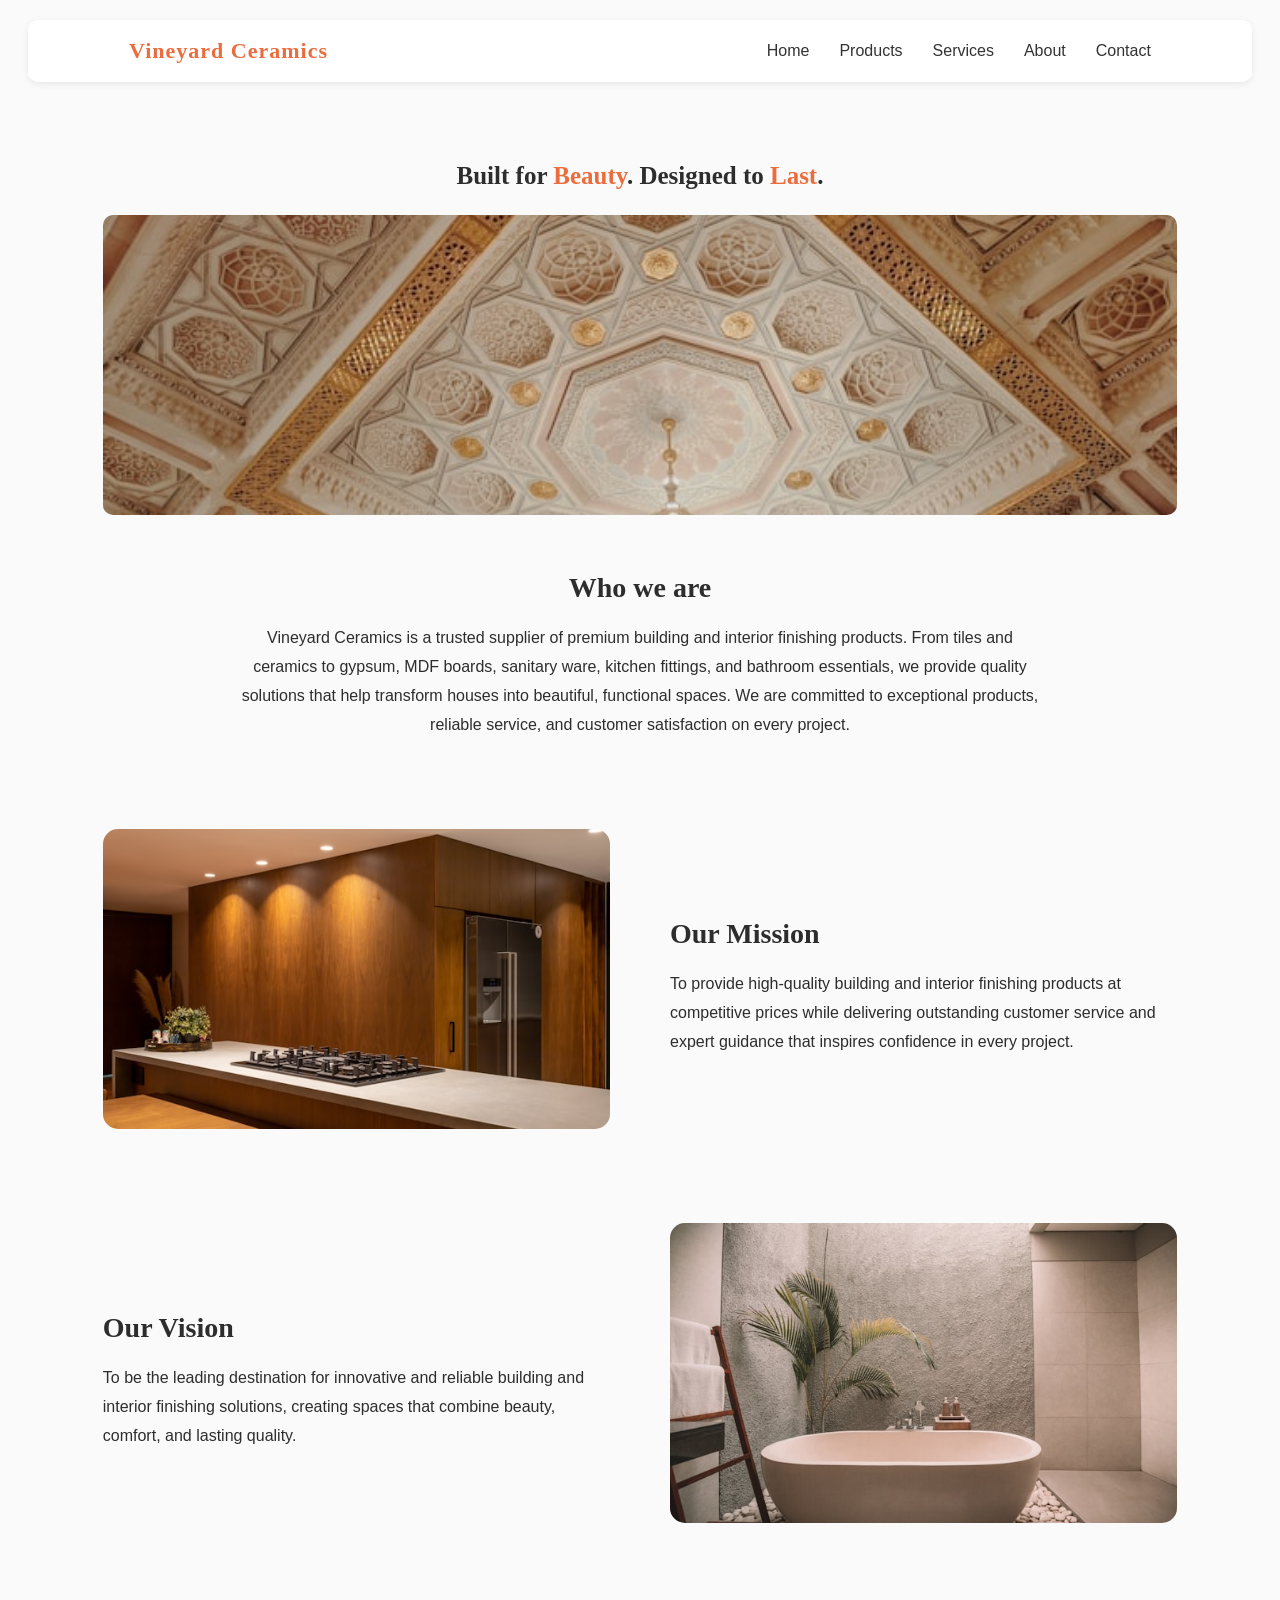
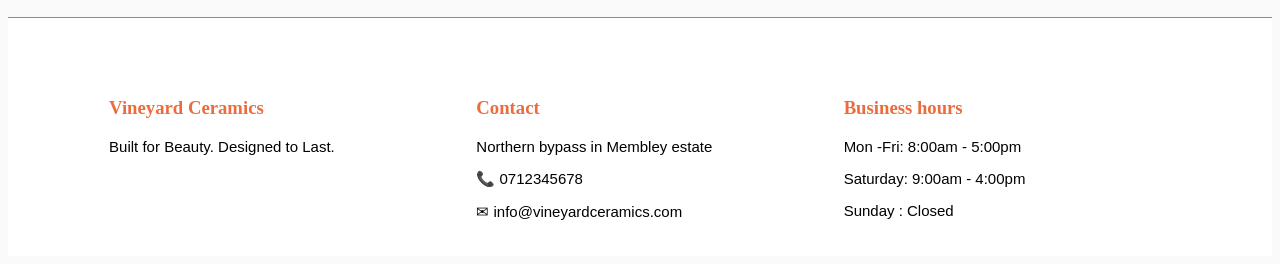
==== about.html @ a42bbca1 "wrote the about us page,styled it and renamed contact to enquiries" ====
<!DOCTYPE html>
<html lang="en">
<head>
    <meta charset="UTF-8">
    <meta name="viewport" content="width=device-width, initial-scale=1.0">
    <title>Vineyard Ceramics | About us</title>
    <link rel="stylesheet" href="index.css">
    <script src="index.js"></script>
</head>
<body>
    <nav class="navbar">
        <div class="logo">
            <a href="index.html">Vineyard Ceramics</a>
        </div>
        <button class="hamburger" id="hamburger">
            ☰
        </button>
        <ul class="nav-links" id="nav-links">
            <li><a href="index.html">Home</a></li>
            <li><a href="products.html">Products</a></li>
            <li><a href="services.html">Services</a></li>
            <li><a href="about.html">About</a></li>
            <li><a href="contact.html">Contact</a></li>
        </ul>
    </nav>

    <section class="about-section">
        <div class="intro">
            <h1>Built for <span style="color: rgb(236, 108, 61);">Beauty</span>. 
                Designed to <span style="color: rgb(236, 108, 61);">Last</span>.</h1>
            <img src="images/gypsum-about.jpg" alt="gypsum-ceiling">
            <h2>Who we are</h2>
            <p>Vineyard Ceramics is a trusted supplier of premium building and interior finishing products. From tiles and ceramics to gypsum, MDF boards, sanitary ware, kitchen fittings, and bathroom essentials, we provide quality solutions that help transform houses into beautiful, functional spaces. We are committed to exceptional products, reliable service, and customer satisfaction on every project.</p>
        </div>
        <div class="mission">
            <div class="image">
                <img src="images/brown-kitchen-about.jpg" alt="kitchen-image">
            </div>
            <div class="text">
                <h3>Our Mission</h3>
                <p>To provide high-quality building and interior finishing products at competitive prices while delivering outstanding customer service and expert guidance that inspires confidence in every project.</p>
            </div>
        </div>
        <div class="vision">
            <div class="text">
                <h3>Our Vision</h3>
                <p>To be the leading destination for innovative and reliable building and interior finishing solutions, creating spaces that combine beauty, comfort, and lasting quality.</p>
            </div>
            <div class="image">
                <img src="images/bathroom-about.jpg" alt="bathroom-image">
            </div>
        </div>
    </section>

    <footer class="footer">
        <div class="footer-container">
            <div class="footer-section">
                <h3>Vineyard Ceramics</h3>
                <p> Built for Beauty. Designed to Last.</p>
            </div>
            <div class="footer-section">
                <h3>Contact</h3>
                <p>Northern bypass in Membley estate</p>
                <p>📞 0712345678</p>
                <p>✉ info@vineyardceramics.com</p>
            </div>
            <div class="footer-section">
                <h3>Business hours</h3>
                <p>Mon -Fri: 8:00am - 5:00pm</p>
                <p>Saturday: 9:00am - 4:00pm</p>
                <p>Sunday : Closed</p>
            </div>
        </div>
    </footer>
</body>
</html>
---- index.css ----
body{
    background-color: #fafafae1;
}
/* navbar */
.navbar {
    display: flex;
    justify-content: space-between;
    align-items: center;
    padding: 18px 8%;
    background-color: #ffffffee;
    border-radius: 10px;
    box-shadow: 0 2px 7px rgba(0, 0, 0, 0.08);
    position: sticky;
    top: 0;
    z-index: 1000;
    margin: 20px;
}
/* Logo */
.logo a {
    text-decoration: none;
    font-size: 22px;
    font-weight: bold;
    color: rgb(236, 108, 61);
    letter-spacing: 1px;
}
.logo{
    flex: 1;
}
/* Navigation Links */
.nav-links {
    display: flex;
    list-style: none;
    gap: 30px;
    margin: 0;
    padding: 0;
}

.nav-links li a {
    text-decoration: none;
    font-family:Verdana, Geneva, Tahoma, sans-serif;
    color: #333;
    font-size: 1rem;
    font-weight: 500;
    transition: color 0.3s ease;
}

.nav-links li a:hover {
    color: rgb(236, 108, 61);
}

.hamburger {
    display: none;
    background: transparent;
    border: none;
    font-size: 2rem;
    cursor: pointer;
}

/* Main content */
.hero {
    display: flex;
    justify-content: space-between;
    align-items: center;
    gap: 60px;
    padding: 80px 8%;
}
.description {
    flex: 1;
}

.description h1 {
    font-size: 35px;
    margin: 20px 0;
    color: #222;
}

/* .description span{
    color:rgb(236, 108, 61);
} */

.description p:first-child {
    color: rgb(236, 108, 61);
    font-weight: bold;
    text-transform: uppercase;
    letter-spacing: 2px;
    /* font-family:fantasy; */
}

.description p {
    line-height: 1.8;
    color: #555;
    margin-bottom: 25px;
    font-family:Verdana, Geneva, Tahoma, sans-serif;
}
.image {
    flex: 1;
}

.image img {
    width: 100%;
    border-radius: 10px;
    object-fit: cover;
}

/* Buttons */
.btn {
    display: inline-block;
    padding: 12px 28px;
    margin-right: 15px;
    text-decoration: none;
    background: #222;
    color: white;
    border-radius: 5px;
    transition: 0.3s;
}
.btn:hover {
    background: rgb(202, 65, 15);
}
.btn-outline {
    background: transparent;
    color: #222;
    border: 2px solid rgb(236, 108, 61);;
}
.btn-outline:hover {
    background: #222;
    color: white;
}

/* About page */

.about-section {
    width: 85%;
    margin: 80px auto;
}

.intro,
.mission,
.vision {
    margin-bottom: 90px;
}

.intro {
    text-align: center;
}

.intro img {
    width: 100%;
    max-height: 300px;
    object-fit: cover;
    border-radius: 10px;
    margin-bottom: 30px;
}

.intro h1{
    font-size: 25px;
    color: #2e2d2d;
    margin-bottom: 25px;
}

.intro h2 {
    font-size: 28px;
    color: #2e2d2d;
    margin-bottom: 20px;
}

.intro p {
    width: 75%;
    margin: auto;
    line-height: 1.8;
    color: #2e2d2d;
    font-family: Verdana, Geneva, Tahoma, sans-serif;
}

.mission {
    display: flex;
    align-items: center;
    gap: 60px;
}

.mission .image,
.mission .text {
    flex: 1;
}

.vision {
    display: flex;
    align-items: center;
    gap: 60px;
}

.vision .image,
.vision .text {
    flex: 1;
}

.image img {
    width: 100%;
    height: 300px;
    object-fit: cover;
    border-radius: 15px;
}

.text h3 {
    font-size: 28px;
    margin-bottom: 20px;
    color: #2e2d2d;
}

.text p {
    line-height: 1.8;
    color: #2e2d2d;
    font-family: Verdana, Geneva, Tahoma, sans-serif;
}


/* Contact page */
.contact-section {
    display: flex;
    gap: 40px;
    padding: 80px 8%;
    align-items: stretch;
}

/* FORM SIDE */
.form {
    flex: 1;
    background-image: url("images/tiles-contact.webp");
    background-size: cover;
    background-position: center;
    border-radius: 12px;
    overflow: hidden;
}

.overlay {
    background: rgba(0, 0, 0, 0.45);
    padding: 40px;
    height: 100%;
    color: white;
}

.title p {
    color: rgb(236, 108, 61);
    font-weight: bold;
    letter-spacing: 2px;
    font-size: 28px;
}

.title h2 {
    font-size: 26px;;
    margin: 10px 0;
}

.contact-hr {
    width: 80px;
    margin-left: 0;
    border: 2px solid rgb(236, 108, 61);
}

/* NAME + EMAIL SIDE BY SIDE */
.form-row {
    display: flex;
    gap: 32px;
}

.input-group {
    display: flex;
    flex-direction: column;
    margin-bottom: 20px;
    flex: 1;
}

.input-group #subject{
    color: #222;
}
label {
    margin-bottom: 8px;
    font-weight: 500;
}

input,
select,
textarea {
    width: 100%;
    padding: 12px;
    border-radius: 5px;
    border: none;
    outline: none;
    font-size: 1rem;
    background-color: #fafafaaf;
}

textarea {
    height: 130px;
    resize: none;
}

button {
    padding: 14px 35px;
    background: rgb(236, 108, 61);
    border: none;
    color: white;
    font-size: 1rem;
    border-radius: 5px;
    cursor: pointer;
    transition: 0.3s;
}

button:hover {
    background: rgb(236, 108, 61);
}

/* MAP SIDE */
.map {
    flex: 1;
    min-height: 550px;
    border-radius: 12px;
    overflow: hidden;
    background: #ddd;
}


/* Footer */
.footer{
    background-color: #ffffff;
    padding: 60px 8% 20px;
    border-top: 1px solid rgb(236, 108, 61);
    margin-top:35px ;
}
.footer-container{
    display: grid;
    grid-template-columns: repeat(auto-fit, minmax(220px, 1fr));
    gap: 40px;
}
.footer-section p{
    font-family: Verdana, Geneva, Tahoma, sans-serif;
    font-size: 15px;
}
.footer-section h3{
    color:rgb(236, 108, 61) ;
}
/* .footer-content{
    line-height: 9px;
    display: flex;
    justify-content: center;
    gap:20px;
}
.footer-content p{
    font-size: 13px;
} */

/* Responsive */
@media (max-width: 768px) {
    .navbar {
        flex-direction: row;
        /* gap: 15px; */
        padding: 15px 5%;
    }

    .nav-links {
        position: absolute;
        top: 70px;
        left: 0;
        width: 100%;
        background: white;
        flex-direction: column;
        align-items: center;
        gap: 20px;
        padding: 25px 0;
        display: none;
    }

    .logo{
        flex: unset;
    }
    
    .logo a {
        font-size: 1.3rem;
    }

    .hamburger {
        display: flex;
        align-items: center;
        justify-content: center;
        color: #222;
        font-size: 25px;
        background: transparent;
        border: none;
        cursor: pointer;
        z-index: 2000;
    }

    /* When menu is active */
    .nav-links.active {
        display: flex;
    }
    
    .hero {
        flex-direction: column;
        text-align: center;
        padding: 50px 5%;
    }

    .description h1 {
        font-size: 2.5rem;
    }

    .image {
        margin-top: 30px;
    }

    .mission,
    .vision {
        flex-direction: column;
        text-align: center;
    }

    /* Keep Vision text above image on mobile */
    .vision .text {
        order: 2;
    }

    .vision .image {
        order: 1;
    }

    .intro p {
        width: 100%;
    }

    .image img {
        height: 280px;
    }

    .contact-section {
        flex-direction: column;
    }

    .form-row {
        flex-direction: column;
    }

    .map {
        min-height: 350px;
    }

    .footer {
        text-align: center;
        margin-bottom: 5px;
    }

    .footer-section {
        margin-bottom: 5px;
    }
}
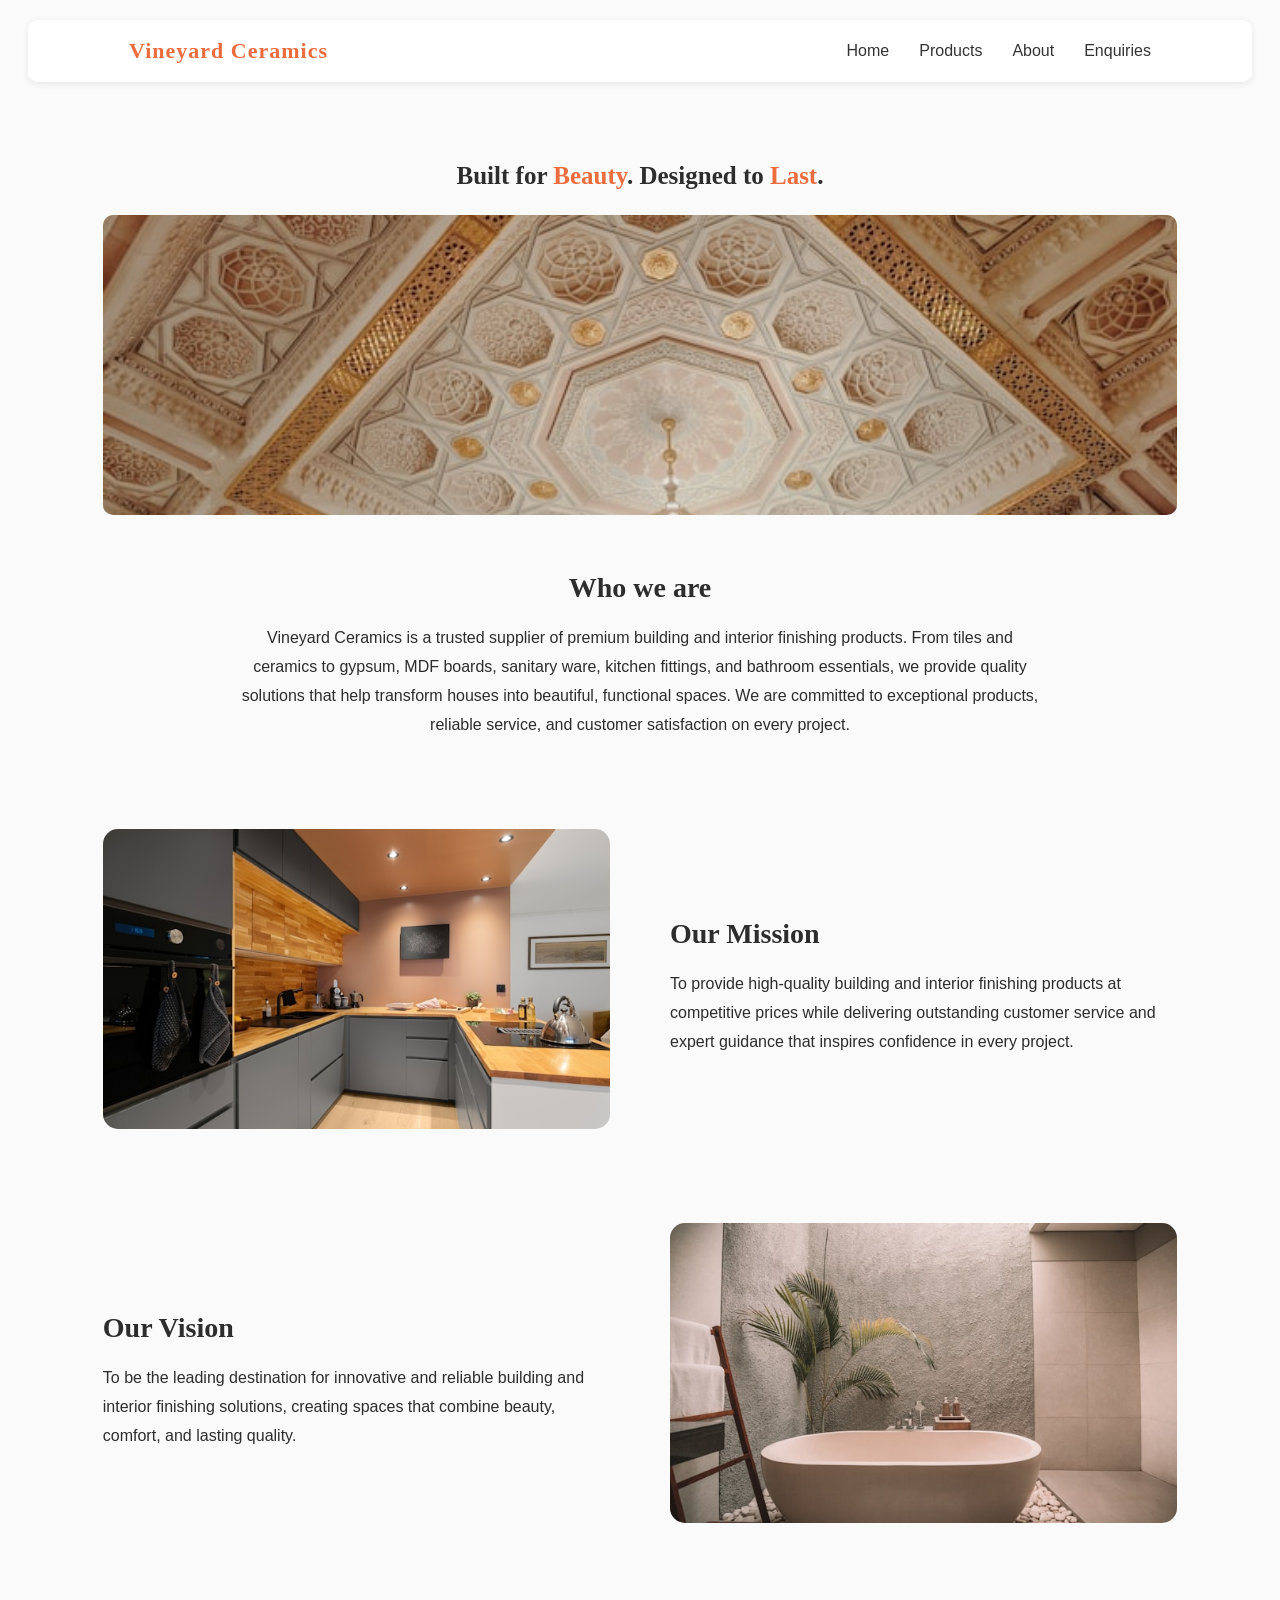
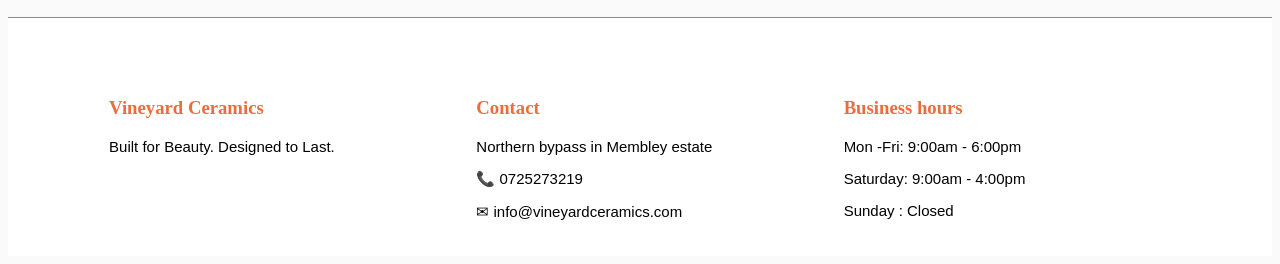
==== commit 0dace53f: "changing the nav links name for contact,changed image for about and footer phone no" ====
--- a/about.html
+++ b/about.html
@@ -18,9 +18,9 @@
         <ul class="nav-links" id="nav-links">
             <li><a href="index.html">Home</a></li>
             <li><a href="products.html">Products</a></li>
-            <li><a href="services.html">Services</a></li>
+            <!-- <li><a href="services.html">Services</a></li> -->
             <li><a href="about.html">About</a></li>
-            <li><a href="contact.html">Contact</a></li>
+            <li><a href="enquiries.html">Enquiries</a></li>
         </ul>
     </nav>
 
@@ -34,7 +34,7 @@
         </div>
         <div class="mission">
             <div class="image">
-                <img src="images/brown-kitchen-about.jpg" alt="kitchen-image">
+                <img src="images/kitchen-about.jpg" alt="kitchen-image">
             </div>
             <div class="text">
                 <h3>Our Mission</h3>
@@ -61,12 +61,12 @@
             <div class="footer-section">
                 <h3>Contact</h3>
                 <p>Northern bypass in Membley estate</p>
-                <p>📞 0712345678</p>
+                <p>📞 0725273219</p>
                 <p>✉ info@vineyardceramics.com</p>
             </div>
             <div class="footer-section">
                 <h3>Business hours</h3>
-                <p>Mon -Fri: 8:00am - 5:00pm</p>
+                <p>Mon -Fri: 9:00am - 6:00pm</p>
                 <p>Saturday: 9:00am - 4:00pm</p>
                 <p>Sunday : Closed</p>
             </div>
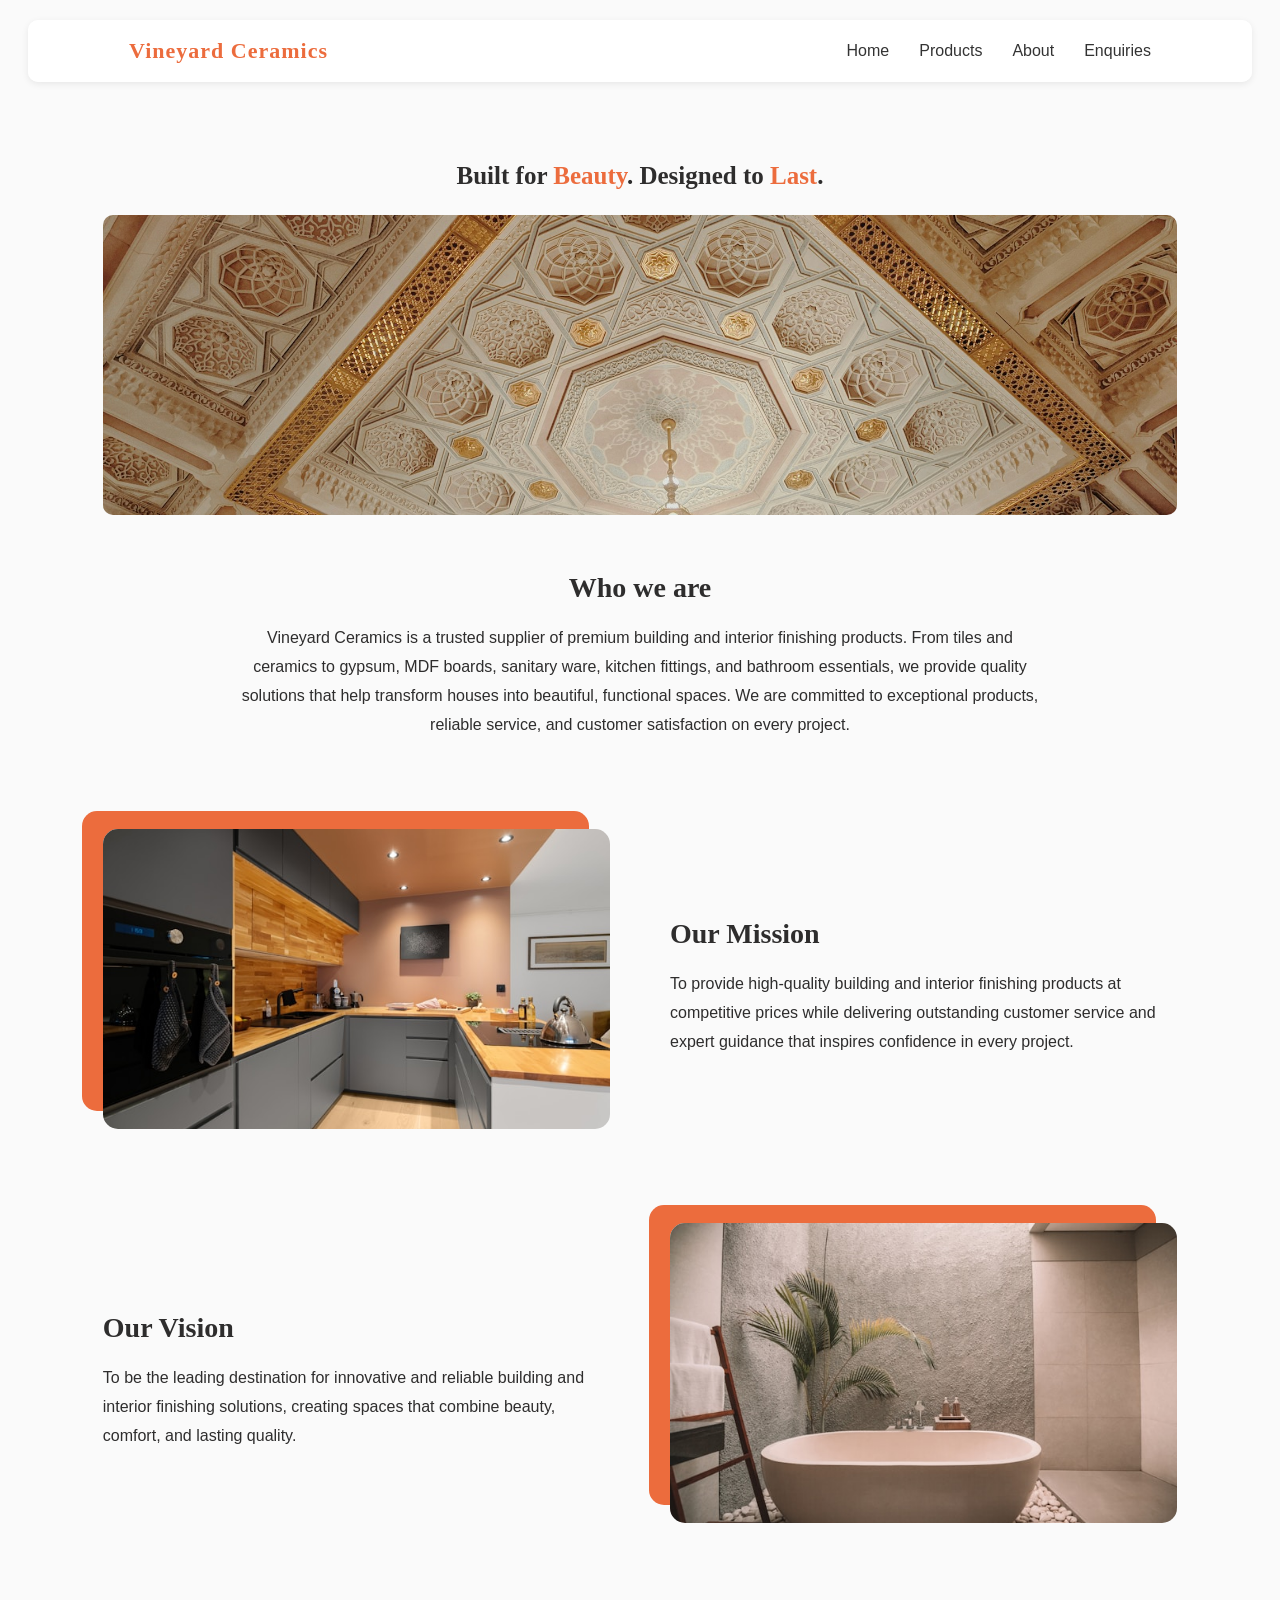
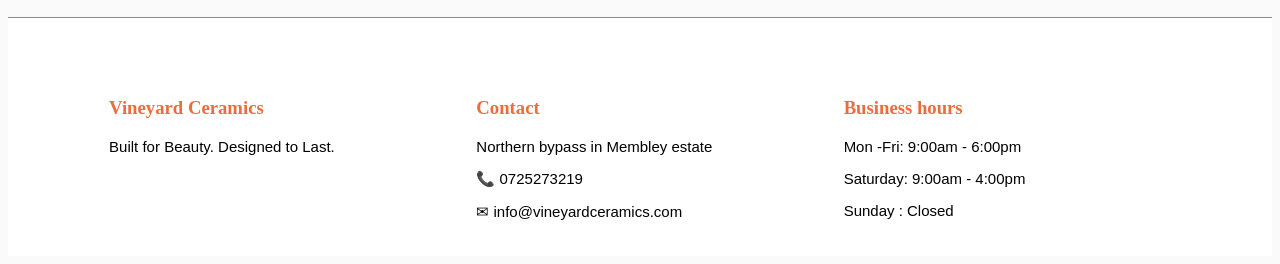
==== commit ccbd960e: "changed hero image in about page, and added services section" ====
--- a/about.html
+++ b/about.html
@@ -28,7 +28,7 @@
         <div class="intro">
             <h1>Built for <span style="color: rgb(236, 108, 61);">Beauty</span>. 
                 Designed to <span style="color: rgb(236, 108, 61);">Last</span>.</h1>
-            <img src="images/gypsum-about.jpg" alt="gypsum-ceiling">
+            <img src="images/gypsum-about-2.jpg" alt="gypsum-ceiling">
             <h2>Who we are</h2>
             <p>Vineyard Ceramics is a trusted supplier of premium building and interior finishing products. From tiles and ceramics to gypsum, MDF boards, sanitary ware, kitchen fittings, and bathroom essentials, we provide quality solutions that help transform houses into beautiful, functional spaces. We are committed to exceptional products, reliable service, and customer satisfaction on every project.</p>
         </div>
--- a/index.css
+++ b/index.css
@@ -126,6 +126,128 @@
     color: white;
 }
 
+/* Products page */
+
+.products-section {
+    width: 85%;
+    margin: 50px auto;
+}
+
+.title-products {
+    /* text-align: center; */
+    margin-bottom: 50px;
+}
+
+.title-products h3 {
+    font-size: 20px;
+    line-height: 1.5;
+    color: #2e2d2d;
+}
+
+.products {
+    display: grid;
+    grid-template-columns: repeat(3, 1fr);
+    gap: 30px;
+}
+
+.products > div {
+    background: #fff;
+    border-radius: 12px;
+    overflow: hidden;
+    box-shadow: 0 4px 15px rgba(0, 0, 0, 0.08);
+    transition: transform 0.3s ease, box-shadow 0.3s ease;
+}
+
+.products > div:hover {
+    transform: translateY(-3px);
+    box-shadow: 0 8px 25px rgba(0, 0, 0, 0.15);
+}
+
+.product-card a{
+    display: inline-block;
+    margin: 0 20px 25px;
+    color: rgb(236, 108, 61);
+    text-decoration: none;
+    font-weight: 600;
+}
+.products img {
+    width: 100%;
+    height: 230px;
+    object-fit: cover;
+    display: block;
+}
+
+.products h4 {
+    font-size: 1.3rem;
+    color: #222;
+    margin: 20px 20px 10px;
+}
+
+.products p {
+    color: #666;
+    line-height: 1.6;
+    margin: 0 20px 25px;
+    font-family: Verdana, Geneva, Tahoma, sans-serif;
+}
+
+/* Services section */
+
+.services-section{
+    width: 85%;
+    margin: 50px auto;
+}
+.title-services{
+    margin-top: 80px;
+    margin-bottom: 50px;
+}
+
+.title-services h3{
+    color: #2e2d2d;
+    font-size: 20px;
+}
+.services{
+    display: grid;
+    grid-template-columns: repeat(2, 1fr);  
+    gap: 30px;
+    max-width: 1000px;
+    /* margin: 30px auto; */
+}
+.services-card {
+    background: #fff;
+    border-radius: 12px;
+    padding: 20px;
+    overflow: hidden;
+    box-shadow: 0 4px 15px rgba(0, 0, 0, 0.08);
+    transition: transform 0.3s ease, box-shadow 0.3s ease;
+}
+.services-card a{
+    display: inline-block;
+    color: rgb(236, 108, 61);
+    text-decoration: none;
+    font-weight: 600;
+}
+.services .services-card > h4{
+    font-size: 1.3rem;
+}
+.services-card p{
+    color: #666;
+    line-height: 1.6;
+    font-family: Verdana, Geneva, Tahoma, sans-serif;
+}
+.services-card img{
+    width: 100%;
+    height: 230px;
+    display: block;
+    border-radius: 12px;
+    object-fit: cover;
+}
+
+.services-card:hover {
+    transform: translateY(-8px);
+    box-shadow: 0 8px 25px rgba(0, 0, 0, 0.15);
+}
+
+
 /* About page */
 
 .about-section {
@@ -198,6 +320,7 @@
     height: 300px;
     object-fit: cover;
     border-radius: 15px;
+    box-shadow:-21px -18px 0px rgb(236, 108, 61);
 }
 
 .text h3 {
@@ -452,3 +575,46 @@
         margin-bottom: 5px;
     }
 }
+
+/* Tablet */
+@media (max-width: 900px) {
+    .products {
+        grid-template-columns: repeat(2, 1fr);
+    }
+}
+
+
+/* Mobile */
+@media (max-width: 600px) {
+
+    .products-section {
+        width: 90%;
+    }
+
+    .title-products h3 {
+        font-size: 1.5rem;
+    }
+
+    .products {
+        grid-template-columns: 1fr;
+    }
+}
+
+@media (max-width: 700px) {
+
+    .services-section {
+        width: 90%;
+    }
+
+    .services {
+        grid-template-columns: 1fr;
+    }
+
+    .title-services h3 {
+        font-size: 1.6rem;
+    }
+
+    .services-card img {
+        height: 230px;
+    }
+}
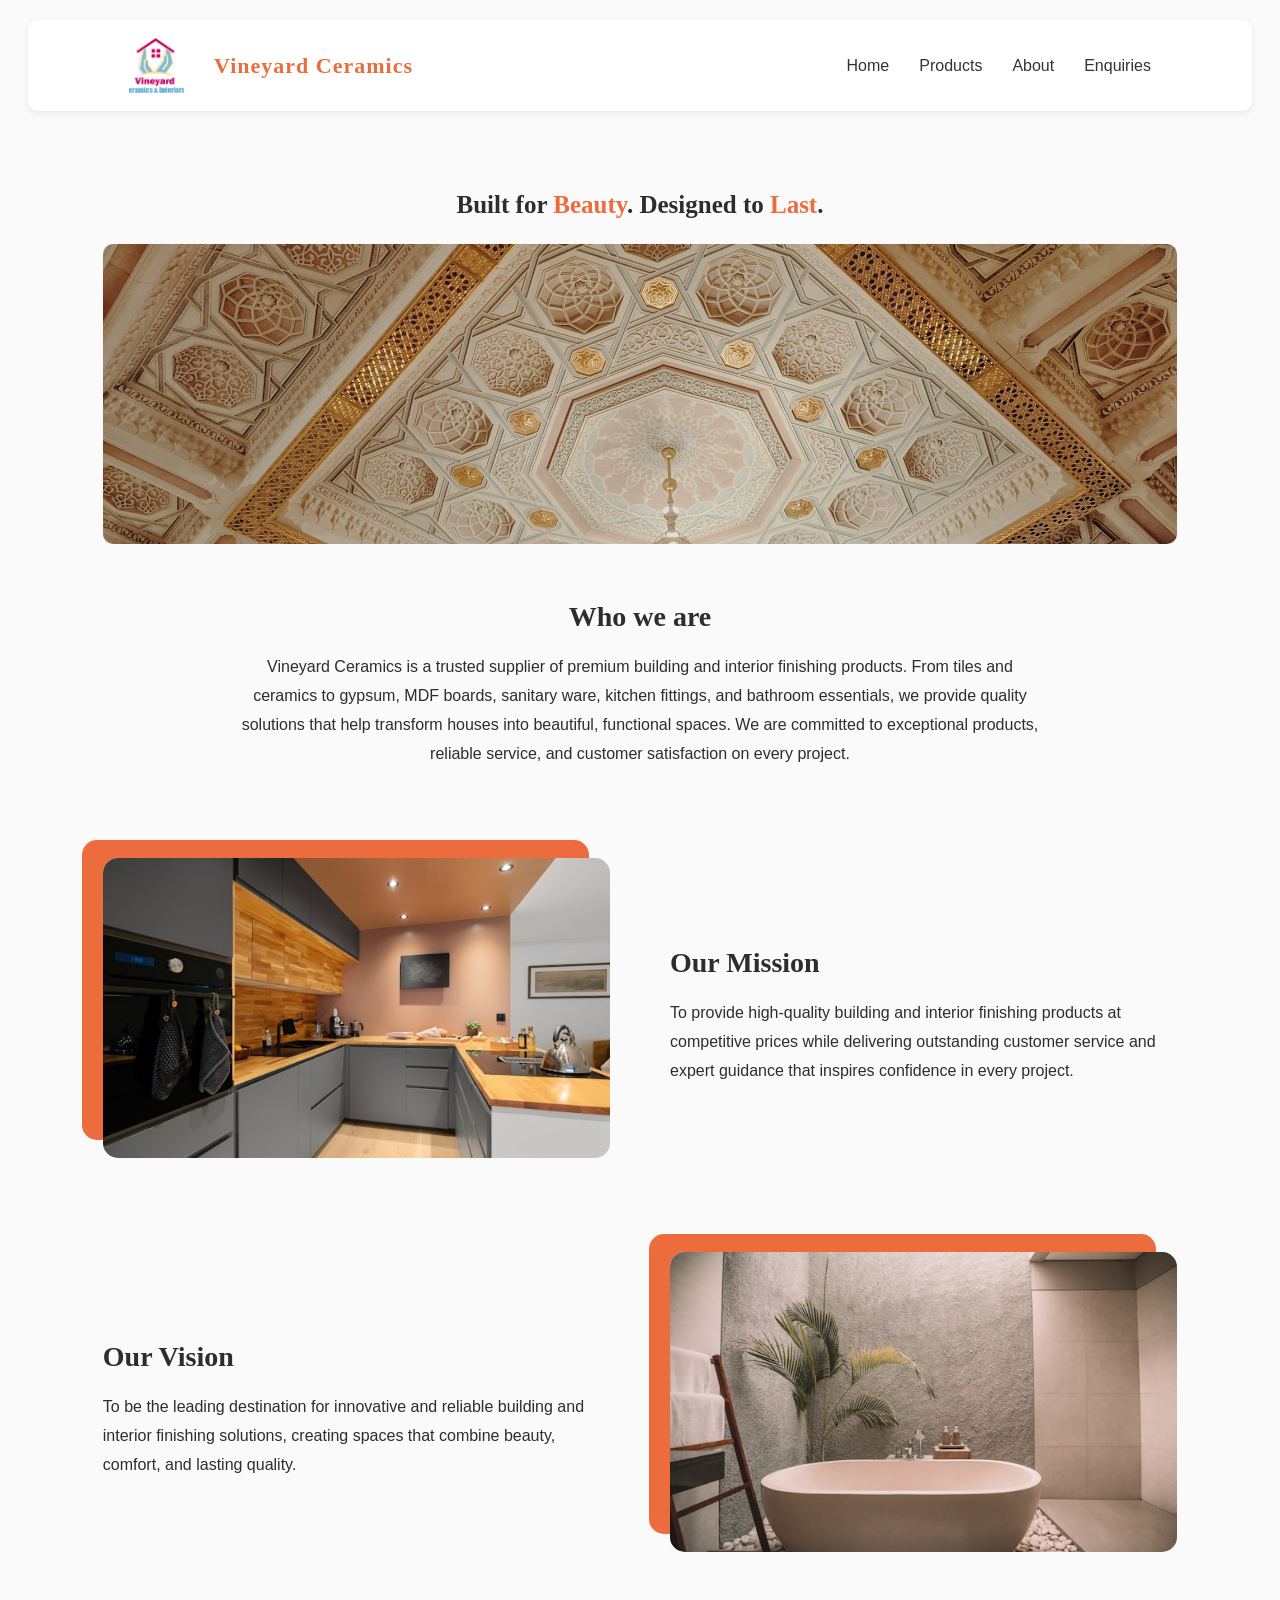
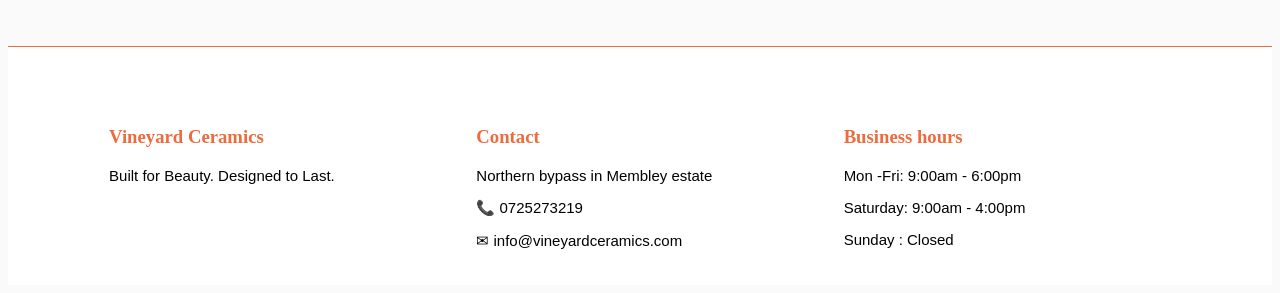
==== commit 335705b6: "added logo image,linked formspree endpoint and used html form validation" ====
--- a/about.html
+++ b/about.html
@@ -10,6 +10,7 @@
 <body>
     <nav class="navbar">
         <div class="logo">
+            <img src="images/logomain-2.jpg" alt="Vineyard-ceramics-image-logo" >
             <a href="index.html">Vineyard Ceramics</a>
         </div>
         <button class="hamburger" id="hamburger">
--- a/index.css
+++ b/index.css
@@ -1,5 +1,6 @@
 body{
     background-color: #fafafae1;
+    scroll-behavior: smooth;
 }
 /* navbar */
 .navbar {
@@ -24,7 +25,14 @@
     letter-spacing: 1px;
 }
 .logo{
-    flex: 1;
+    display:  flex;
+    align-items: center;
+    gap: 30px;
+}
+.logo img {
+    width: 55px;
+    height: 55px;
+    object-fit: cover;
 }
 /* Navigation Links */
 .nav-links {
@@ -432,6 +440,16 @@
     background: rgb(236, 108, 61);
 }
 
+#form-status {
+    margin-top: 15px;
+    font-weight: 500;
+    line-height: 1.5;
+}
+#submit-btn:disabled {
+    opacity: 0.7;
+    cursor: not-allowed;
+}
+
 /* MAP SIDE */
 .map {
     flex: 1;
@@ -461,16 +479,142 @@
 .footer-section h3{
     color:rgb(236, 108, 61) ;
 }
-/* .footer-content{
-    line-height: 9px;
-    display: flex;
-    justify-content: center;
-    gap:20px;
-}
-.footer-content p{
-    font-size: 13px;
-} */
-
+
+
+/* RESPONSIVE */
+@media (min-width: 601px) and (max-width: 900px) {
+
+    .hero {
+        width: 90%;
+        gap: 35px;
+        padding: 60px 0;
+    }
+
+    .description h1 {
+        font-size: 2.8rem;
+    }
+
+    .description p {
+        font-size: 0.95rem;
+        line-height: 1.7;
+    }
+
+    .image img {
+        height: 400px;
+        /* box-shadow: none; */
+    }
+    .text {
+        margin-top: -60px;
+    }
+    .footer {
+        padding: 50px 6% 25px;
+    }
+
+    .footer-container {
+        grid-template-columns: repeat(2, 1fr);
+        gap: 35px;
+    }
+}
+
+/* LARGE PHONES */
+@media (min-width: 481px) and (max-width: 600px) {
+
+    .hero {
+        flex-direction: column;
+        width: 90%;
+        padding: 50px 0;
+        gap: 40px;
+        text-align: center;
+    }
+
+    .description h1 {
+        font-size: 2.6rem;
+    }
+
+    .description p {
+        font-size: 0.95rem;
+        line-height: 1.7;
+    }
+
+    .image {
+        width: 100%;
+    }
+
+    .image img {
+        height: 350px;
+        /* box-shadow: none; */
+    }
+
+    .btn {
+        margin: 5px;
+    }
+
+    /* Footer */
+    .footer {
+        padding: 25px 8% 15px;
+        text-align: center;
+    }
+
+    .footer-container {
+        grid-template-columns: 1fr;
+        gap: 30px;
+    }
+}
+    
+/* SMALL PHONES */
+@media (max-width: 480px) {
+
+    .hero {
+        flex-direction: column;
+        width: 90%;
+        padding: 40px 0;
+        gap: 30px;
+        text-align: center;
+    }
+
+    .description p:first-child {
+        font-size: 0.8rem;
+        letter-spacing: 1.5px;
+    }
+
+    .description h1 {
+        /* font-size: 2.3rem; */
+        line-height: 1.2;
+        margin: 15px 0;
+    }
+
+    .description p {
+        font-size: 0.9rem;
+        line-height: 1.7;
+    }
+
+    .image {
+        width: 100%;
+    }
+
+    .image img {
+        height: 280px;
+        border-radius: 10px;
+        /* box-shadow: none; */
+    }
+    .intro h1{
+        margin-bottom: 35px;
+    }
+    .intro p{
+        font-size: 15px;
+    }
+    .text {
+        margin-top: -60px;
+        margin-bottom: -80px;
+    }
+    .text h3{
+        font-size: 25px;
+    }
+    .footer {
+        text-align: center;
+        margin-bottom: 4px;
+    }
+}
 /* Responsive */
 @media (max-width: 768px) {
     .navbar {
@@ -493,11 +637,16 @@
     }
 
     .logo{
-        flex: unset;
-    }
-    
+        display: flex;
+        align-items: center;
+        gap: 30px;
+    }
+    .logo img{
+        width: 45px;
+        height: 45px;
+    }
     .logo a {
-        font-size: 1.3rem;
+        font-size: 1.2rem;
     }
 
     .hamburger {
@@ -576,6 +725,28 @@
     }
 }
 
+@media (max-width:425px){
+    .description h1 {
+        font-size: 27px;
+    }
+    .description p:first-child{
+        font-size: 14px;
+    }
+    .description p{
+        font-size: 15px;
+    }
+    .image img{
+        width: 80%;
+        height: 250px;
+        margin-top: 30px;
+    }
+    .footer-section {
+        margin-bottom: 0px;
+    }
+    .footer a[href^="tel"] {
+    color: #222;
+    }
+}
 /* Tablet */
 @media (max-width: 900px) {
     .products {
@@ -588,7 +759,7 @@
 @media (max-width: 600px) {
 
     .products-section {
-        width: 90%;
+        width: 80%;
     }
 
     .title-products h3 {
@@ -603,7 +774,7 @@
 @media (max-width: 700px) {
 
     .services-section {
-        width: 90%;
+        width: 80%;
     }
 
     .services {
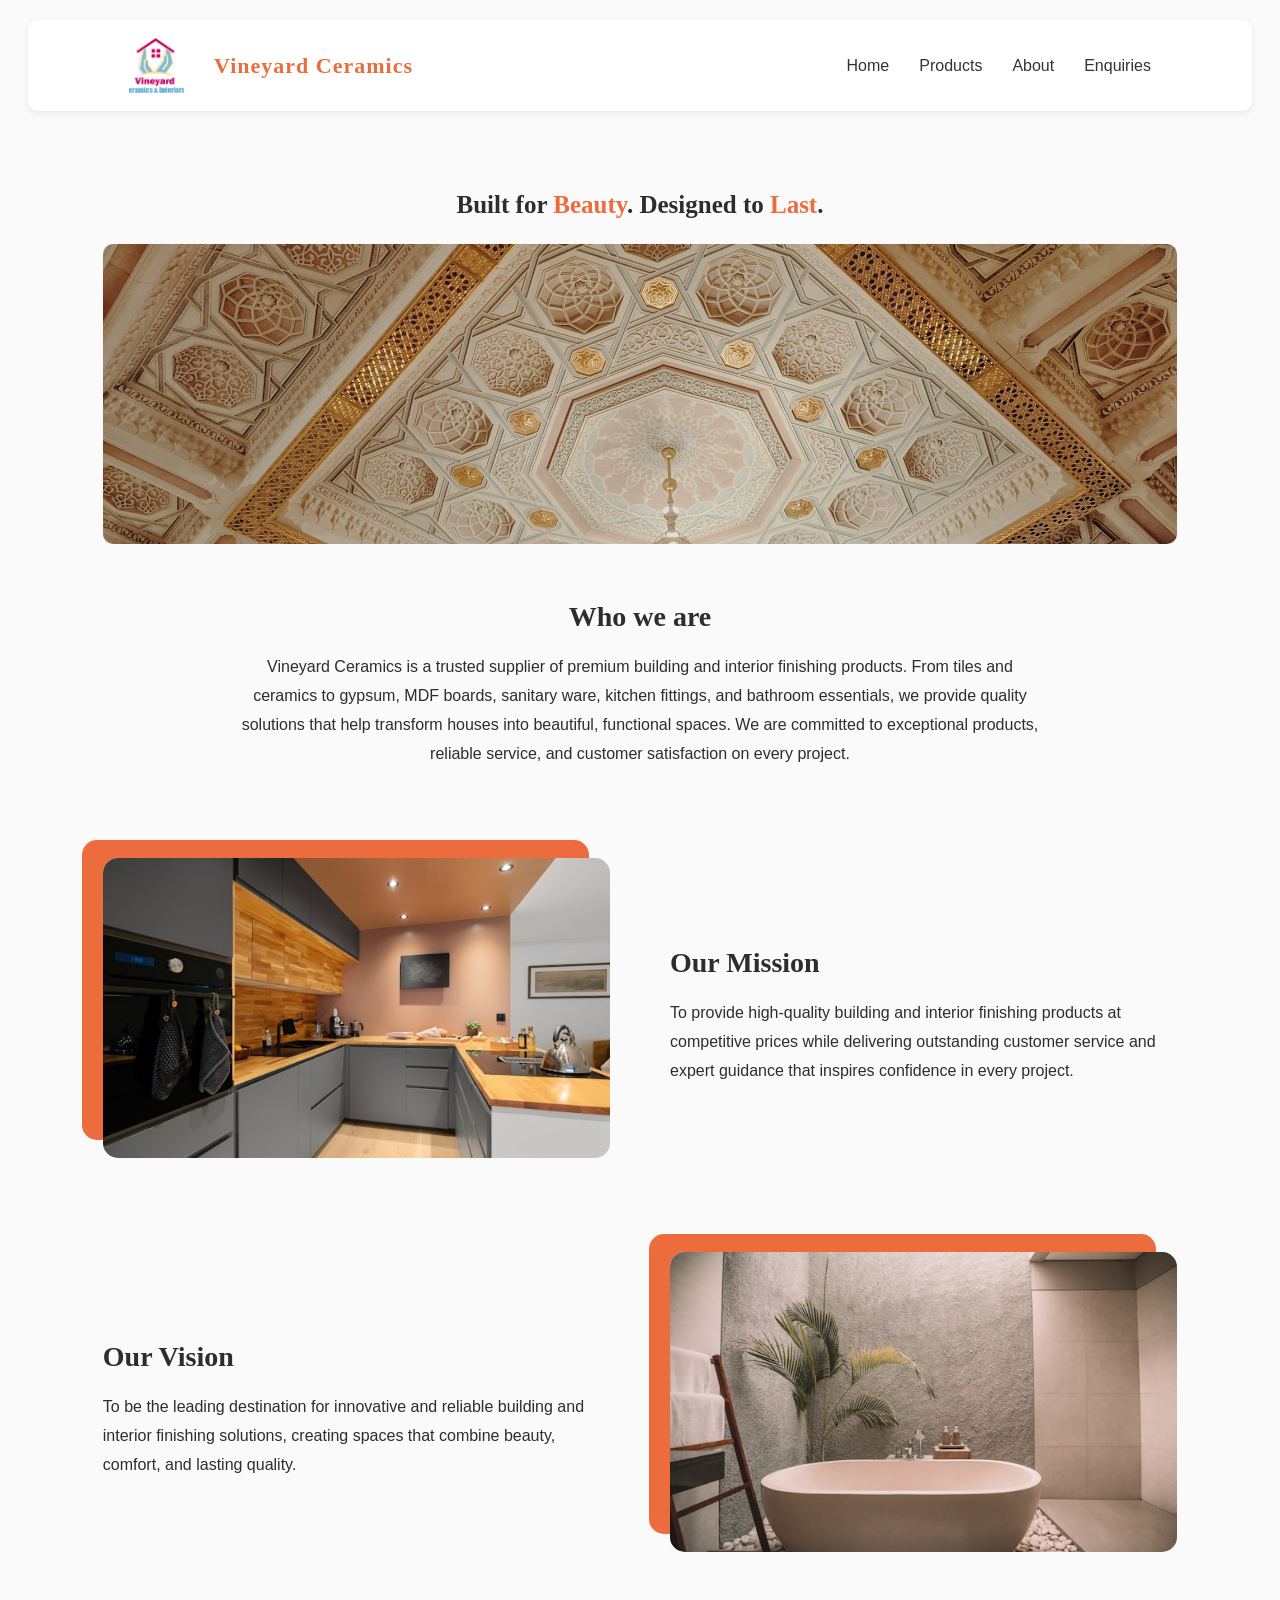
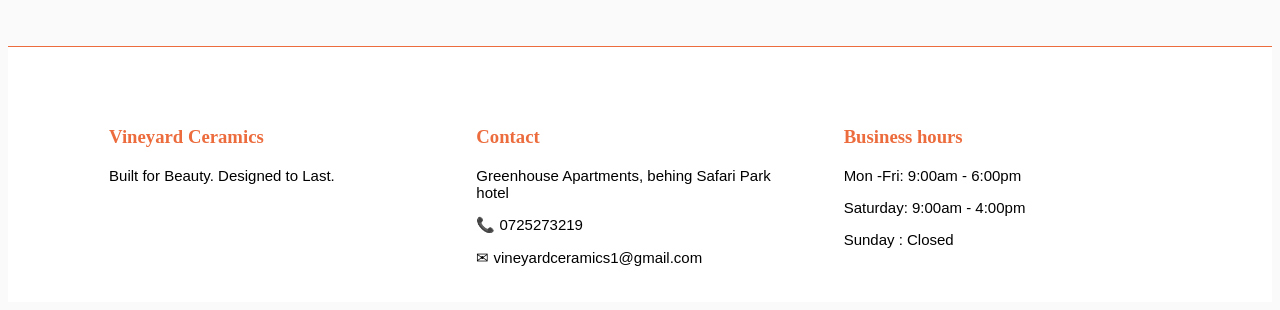
==== commit d38f72a9: "changing footer content but revised version coming after this" ====
--- a/about.html
+++ b/about.html
@@ -61,9 +61,9 @@
             </div>
             <div class="footer-section">
                 <h3>Contact</h3>
-                <p>Northern bypass in Membley estate</p>
+                <p>Greenhouse Apartments, behing Safari Park hotel</p>
                 <p>📞 0725273219</p>
-                <p>✉ info@vineyardceramics.com</p>
+                <p>✉ vineyardceramics1@gmail.com</p>
             </div>
             <div class="footer-section">
                 <h3>Business hours</h3>
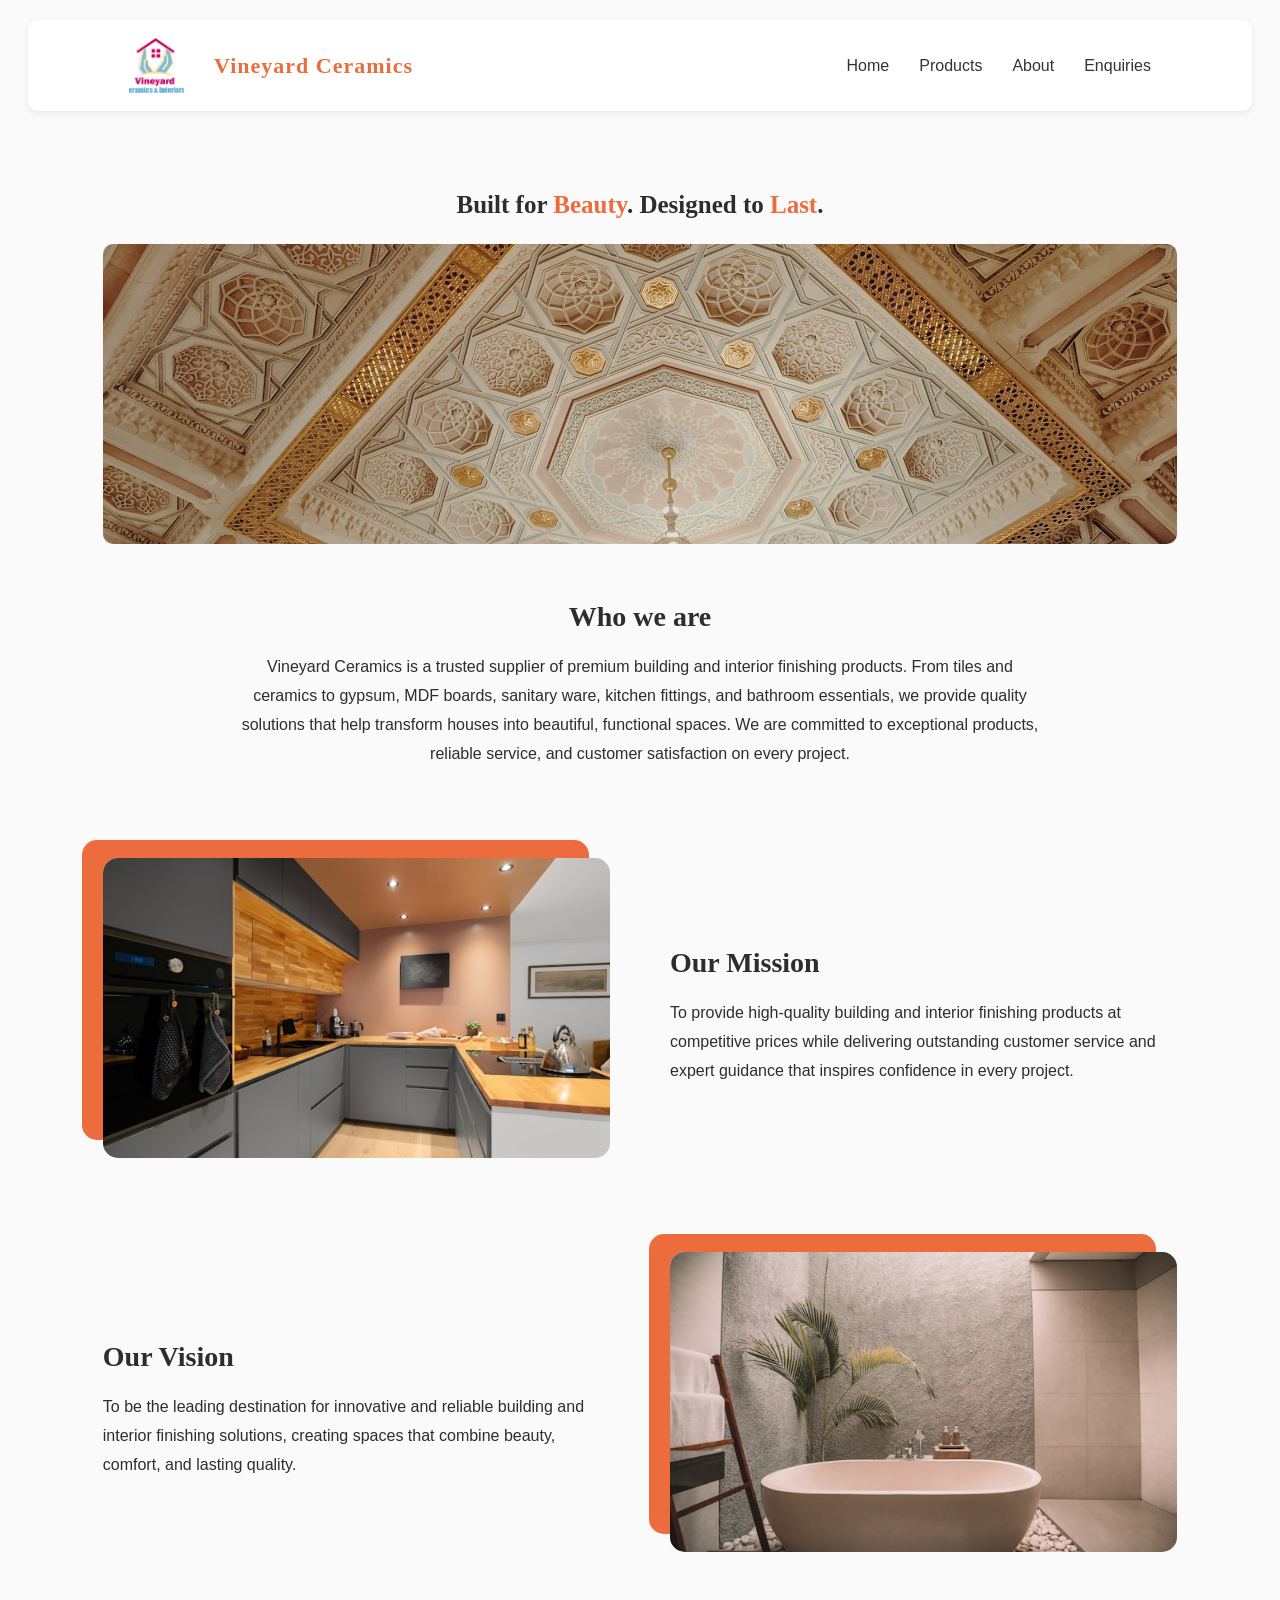
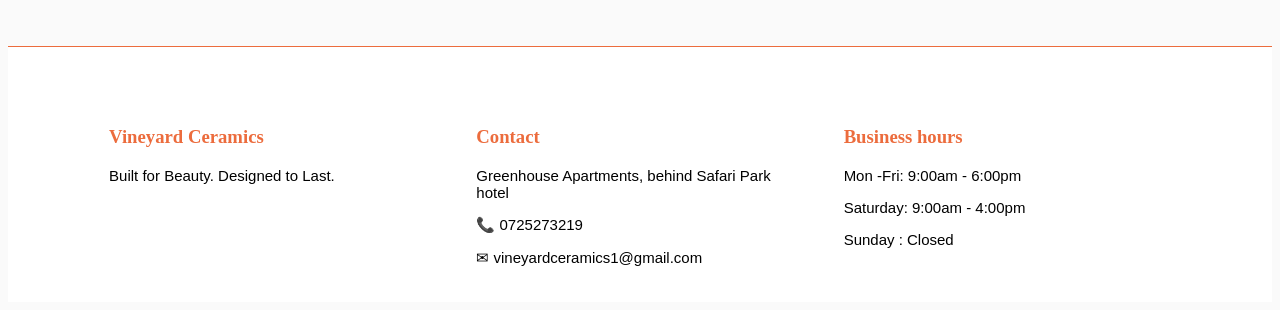
==== commit 8adbd476: "changing location of business in footer and email address" ====
--- a/about.html
+++ b/about.html
@@ -61,7 +61,7 @@
             </div>
             <div class="footer-section">
                 <h3>Contact</h3>
-                <p>Greenhouse Apartments, behing Safari Park hotel</p>
+                <p>Greenhouse Apartments, behind Safari Park hotel</p>
                 <p>📞 0725273219</p>
                 <p>✉ vineyardceramics1@gmail.com</p>
             </div>
